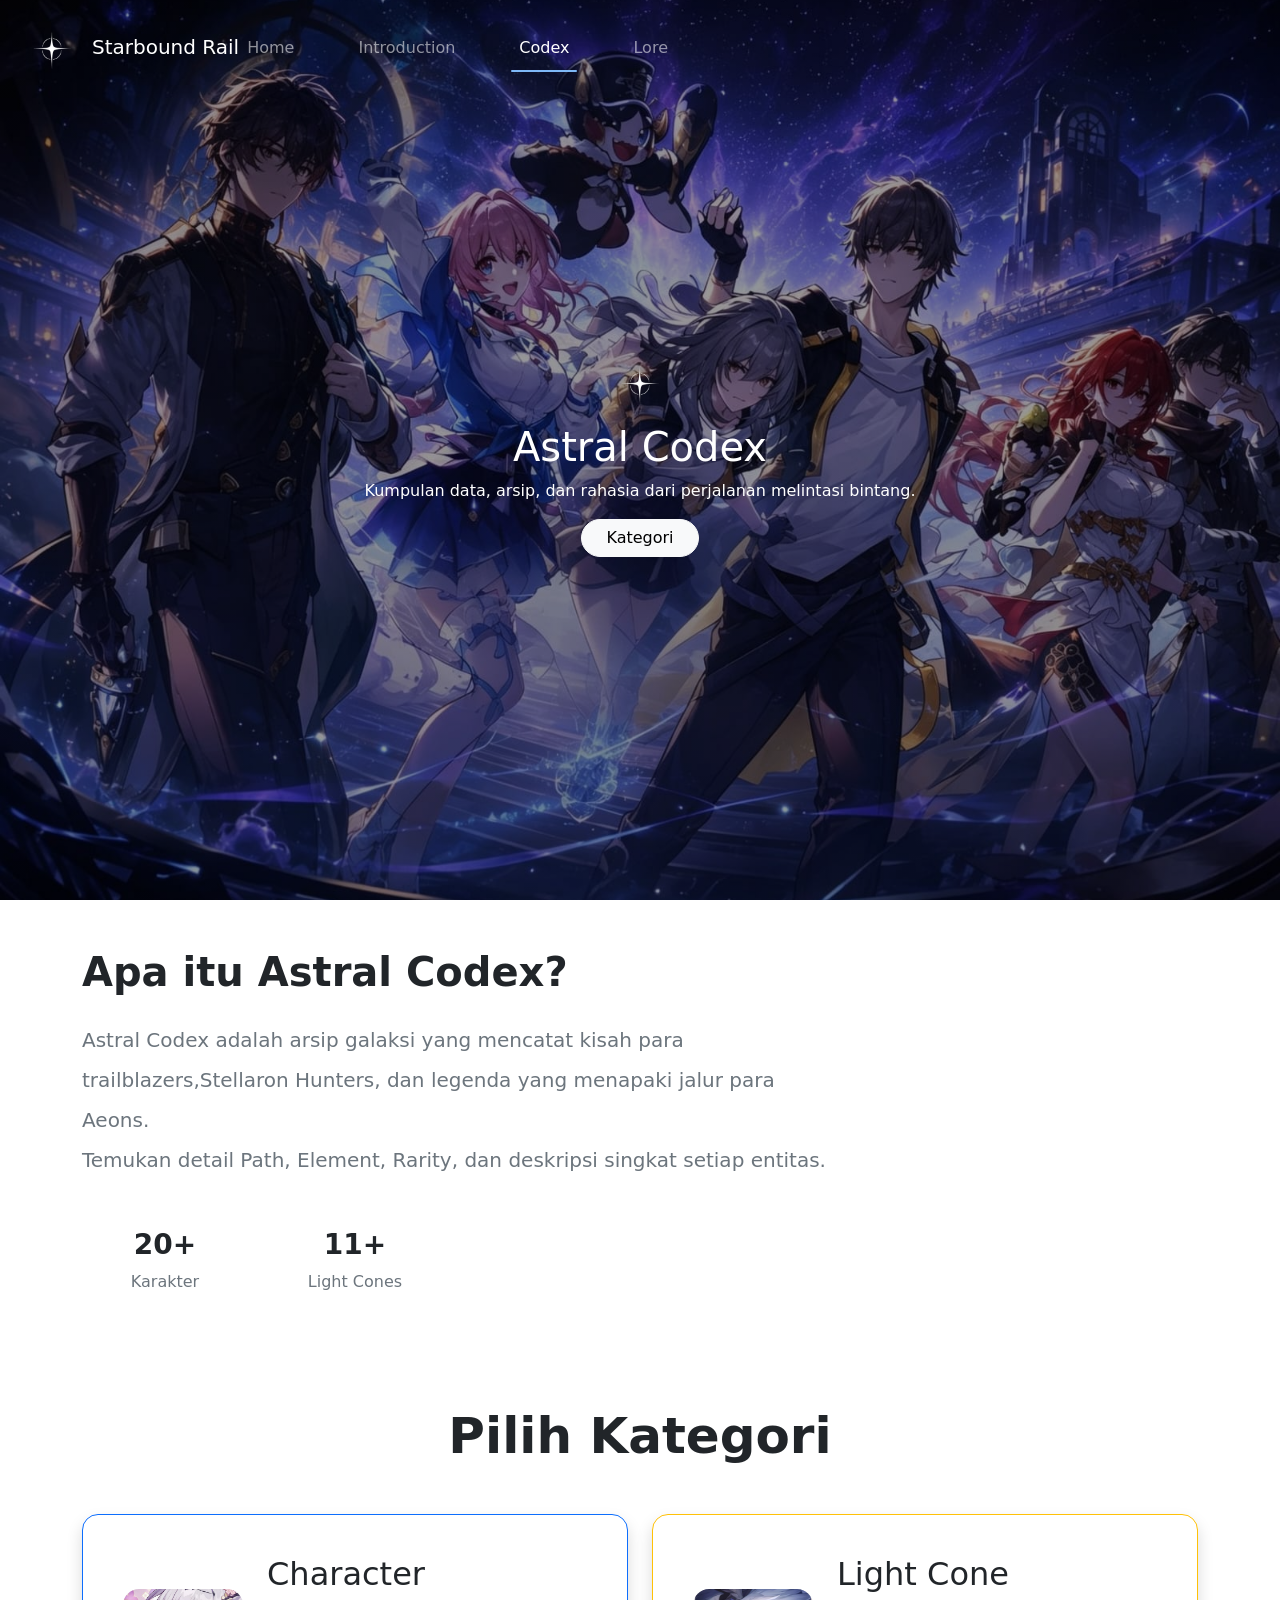
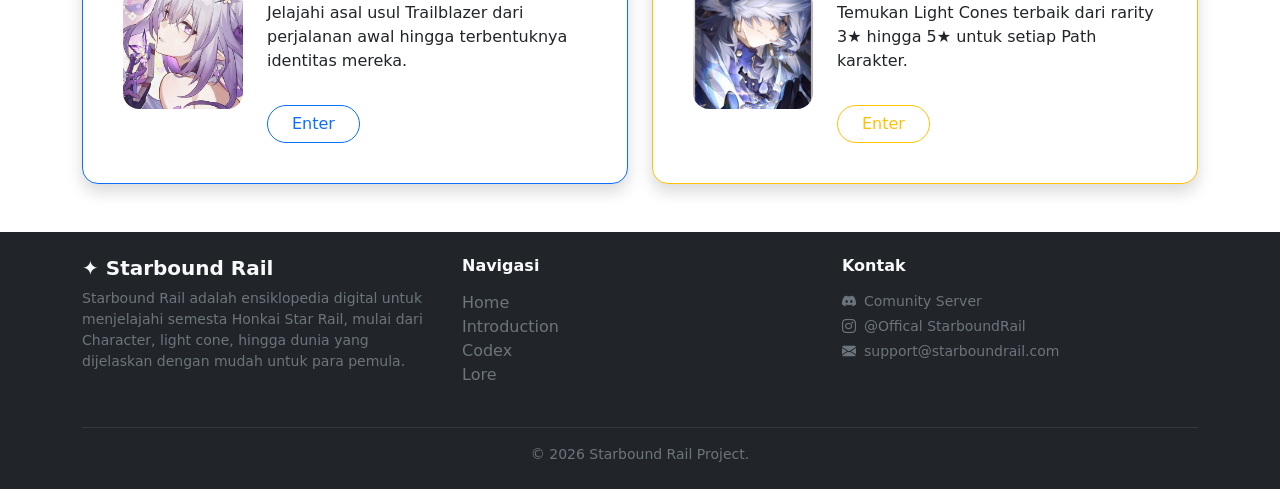
==== codex.html @ ce6d7b00 "first commit" ====
<!DOCTYPE html>
<html lang="en">
<head>
  <meta charset="UTF-8">
  <meta name="viewport" content="width=device-width, initial-scale=1.0">
  <title>Honkai: Star Rail - Codex</title>

  <link href="https://cdn.jsdelivr.net/npm/bootstrap@5.3.0/dist/css/bootstrap.min.css" rel="stylesheet">
  <link rel="stylesheet" href="https://cdnjs.cloudflare.com/ajax/libs/font-awesome/6.4.0/css/all.min.css">
  <link rel="stylesheet" href="https://cdn.jsdelivr.net/npm/bootstrap-icons@1.11.3/font/bootstrap-icons.min.css">
  <link rel="stylesheet" href="css/style_codex.css">
</head>

<body>
    <!-- Navbar -->
    <nav class="navbar navbar-expand-lg navbar-dark fixed-top main-navbar">
        <div class="container-fluid">
          <a class="navbar-brand me-auto" href="#">
            <img src="./image/logo.png" alt="Logo bintang" class="logo">Starbound Rail
          </a>
            <button
             class="navbar-toggler" 
             type="button" 
             data-bs-toggle="collapse" 
             data-bs-target="#navbarNav" 
             aria-controls="navbarNav" 
             aria-expanded="false" 
             aria-label="Toggle navigation"
            >
                <span class="navbar-toggler-icon"></span>
            </button>
            <div class="collapse navbar-collapse" id="navbarNav"> 
                <ul class="navbar-nav">
                    <li class="nav-item me-5">
                        <a class="nav-link" href="home.html">Home</a>
                    </li>
                    <li class="nav-item me-5">
                        <a class="nav-link" href="Intro.html">Introduction</a>
                    </li>
                    <li class="nav-item me-5">
                        <a class="nav-link active" aria-current="page" href="#">Codex</a>
                    </li>
                    <li class="nav-item me-5">
                        <a class="nav-link" href="lore.html">Lore</a>
                    </li>
                </ul>
            </div>
        </div>
    </nav>

    <!--Banner-->
    <div class="container-fluid banner d-flex align-items-center justify-content-center">
      <div class="overlay"></div>
      <div class="container text-center content">
        <img src="./image/logo.png" alt="Logo Bintang" class="logo">
        <h1 class="title">Astral Codex</h1>
        <p class="desc">Kumpulan data, arsip, dan rahasia dari perjalanan melintasi bintang.</p>
        <div class="d-flex gap-3 justify-content-center flex-wrap">
          <button class="btn btn-light rounded-pill px-4" onclick="location.href='#kategori'">
            Kategori
          </button>
        </div>
      </div>
    </div>

    <!--Quest-->
     <div class="container py-5">
      <h1 class="fw-bold mb-4">
        Apa itu Astral Codex?
      </h1>
      <p class="text-secondary fs-5 lh-lg col-lg-8">Astral Codex adalah arsip galaksi yang mencatat kisah para trailblazers,Stellaron Hunters, dan legenda yang menapaki jalur para Aeons.<br>Temukan detail Path, Element, Rarity, dan deskripsi singkat setiap entitas.</p>

      <div class="row mt-5 text-center">
        <div class="col-4 col-md-2">
          <h3 class="fw-bold">20+</h3>
          <p class="text-secondary">Karakter</p>
        </div>
        <div class="col-4 col-md-2">
          <h3 class="fw-bold">11+</h3>
          <p class="text-secondary">Light Cones</p>
        </div>
      </div>
     </div>

    <!--Kategori-->
    <div id="kategori" class="container py-5">
      <div class="text-center mb-5">
        <h1 class="fw-bold" style="font-size:50px;">Pilih Kategori</h1></div>
        <div class="row g-4">
         <!-- Character -->
         <div class="col-md-6">
          <div class="card codex-card char-card rounded-4 shadow h-10 border-primary card">
          <div class="card-body p-4">
            <div class="card-body d-flex align-items-center gap-4">
              <img src="./image/char.jpeg" width="120" class="rounded-4">
              <div>
                <h2>Character </h2>
                <p>Jelajahi asal usul Trailblazer dari perjalanan awal hingga terbentuknya identitas mereka.</p>
                <a href="./codex/detail_character.html" class="btn btn-outline-primary rounded-pill px-4 mt-3 enter-btn">Enter</a>
              </div>
            </div>
          </div>
          </div>
         </div>
         <!-- Light cone -->  
         <div class="col-md-6">
          <div class="card codex-card light-card rounded-4 shadow h-10 border-warning card">
          <div class="card-body p-4">
            <div class="card-body d-flex align-items-center gap-4">
              <img src="./image/light cone.jpeg" width="120" class="rounded-4">
              <div>
                <h2>Light Cone </h2>
                <p>Temukan Light Cones terbaik dari rarity 3★ hingga 5★ untuk setiap Path karakter.</p>
                <a href="./codex/detail_lightcone.html" class="btn btn-outline-warning rounded-pill px-4 mt-3 enter-btn">Enter</a>
              </div>
            </div>
          </div>
          </div>
         </div>  
      </div>
    </div>

    <!-- Footer -->
    <footer class="bg-dark text-light py-4">
      <div class="container">
        <div class="row text-center text-md-start">
          <div class="col-md-4 mb-3 mb-md-0">
            <h5 class="fw-bold">✦ Starbound Rail</h5>
            <p class="text-secondary small">Starbound Rail adalah ensiklopedia digital untuk menjelajahi semesta Honkai Star Rail, mulai dari Character, light cone, hingga dunia yang dijelaskan dengan mudah untuk para pemula.</p>
          </div>
          <div class="col-md-4 mb-3 mb-md-0">
            <h6 class="fw-bold mb-3">Navigasi</h6>
            <ul class="list-unstyled">
              <li><a href="home.html" class="text-secondary text-decoration-none">Home</a></li>
              <li><a href="Intro.html" class="text-secondary text-decoration-none">Introduction</a></li>
              <li><a href="#" class="text-secondary text-decoration-none">Codex</a></li>
              <li><a href="lore.html" class="text-secondary text-decoration-none">Lore</a></li>
            </ul>
          </div>
          <div class="col-md-4">
            <h6 class="fw-bold mb-3">Kontak</h6>
            <ul class="list-unstyled text-secondary small">
              <li class="mb-1"><i class="bi bi-discord me-2"></i>Comunity Server</li>
              <li class="mb-1"><i class="bi bi-instagram me-2"></i>@Offical StarboundRail</li>
              <li><i class="bi bi-envelope-fill me-2"></i>support@starboundrail.com</li>
            </ul>
          </div>
        </div>
        <hr class="border-secondary mt-4 mb-3">
        <p class="text-center text-secondary small mb-0">
          &copy; 2026 Starbound Rail Project.
        </p>
      </div>
    </footer>
    
    <script>
      window.addEventListener('scroll', function () {
        const navbar = document.querySelector('.main-navbar');
        if (window.scrollY > 50) {
          navbar.classList.add('scrolled');
        } else {
          navbar.classList.remove('scrolled');
        }});
      </script>
  
  <script src="https://cdn.jsdelivr.net/npm/bootstrap@5.3.0/dist/js/bootstrap.bundle.min.js"></script>
</body>
</html>
---- css/style_codex.css ----
.logo {
    height: 80px;
}

.main-navbar {
    background: transparent;
    position: fixed;
    width: 100%;
    z-index: 999;
    padding: 3px 0;
    transition: background 0.3s ease, box-shadow 0.3s ease;
}

.main-navbar.scrolled {
    background: #0b1220;
    box-shadow: 0 2px 20px rgba(0,0,0,0.5);
}

.nav-link {
    position: relative;
}

.nav-link::after {
    content: '';
    position: absolute;
    bottom: -4px;
    left: 0;
    width: 0;
    height: 2px;
    background: #7eb8f7;
    border-radius: 2px;
    transition: width 0.3s ease;
}

.nav-link:hover::after,
.nav-link.active::after {
    width: 100%;
}

.banner {
    height: 100vh;
    background: linear-gradient(rgba(0,0,0,0.4), rgba(0,0,0,0.4)), url('../image/bg.jpeg');
    background-size: cover;
    background-position: center;
    display: flex;
    align-items: center;
    justify-content: center;
    text-align: center;
    color: #fff;
}

/* tinggi scroll navbar */
#kategori {
    scroll-margin-top: 80px; 
}

/* Codex */
.btn-codex {
  background-color: #ffffff;
  color: #000;
  border: none;
  padding: 0.75rem 2rem;
  border-radius: 30px;
  font-weight: 500;
  cursor: pointer;
}

.btn-codex:hover {
  background-color: #e0e0e0;
}

.card:hover {
    transform: scale(1.05);
    transition: 0.3s;
    box-shadow: 0 4px 8px rgba(0, 0, 0, 0.2);  
}

/* Footer */
footer a{
    transition: .3s;
}

footer a:hover{
    color: white !important;
}

/* Responsive */
@media (max-width: 768px){

    .main-navbar{
        background: transparent;
        padding: 10px 0;
    }

    .main-navbar.scrolled{
        background: #0b1220;
        box-shadow: 0 2px 20px rgba(0,0,0,0.5);
    }

    .nav-item{
        margin-right: 0 !important;
        margin-bottom: 10px;
    }

    .banner{
        height: auto;
        min-height: 100vh;
        padding: 120px 20px 70px;
    }

    .title{
        font-size: 42px;
    }

    .desc{
        font-size: 14px;
    }

    .banner .btn{
        width: 100%;
        max-width: 220px;
    }

    #kategori h1{
        font-size: 34px !important;
    }

    .card-body{
        flex-direction: column;
        text-align: center;
    }

    .card-body img{
        width: 100px;
    }

    .card h2{
        font-size: 28px;
    }

    .card p{
        font-size: 14px;
    }

    footer{
        text-align: center;
    }
}
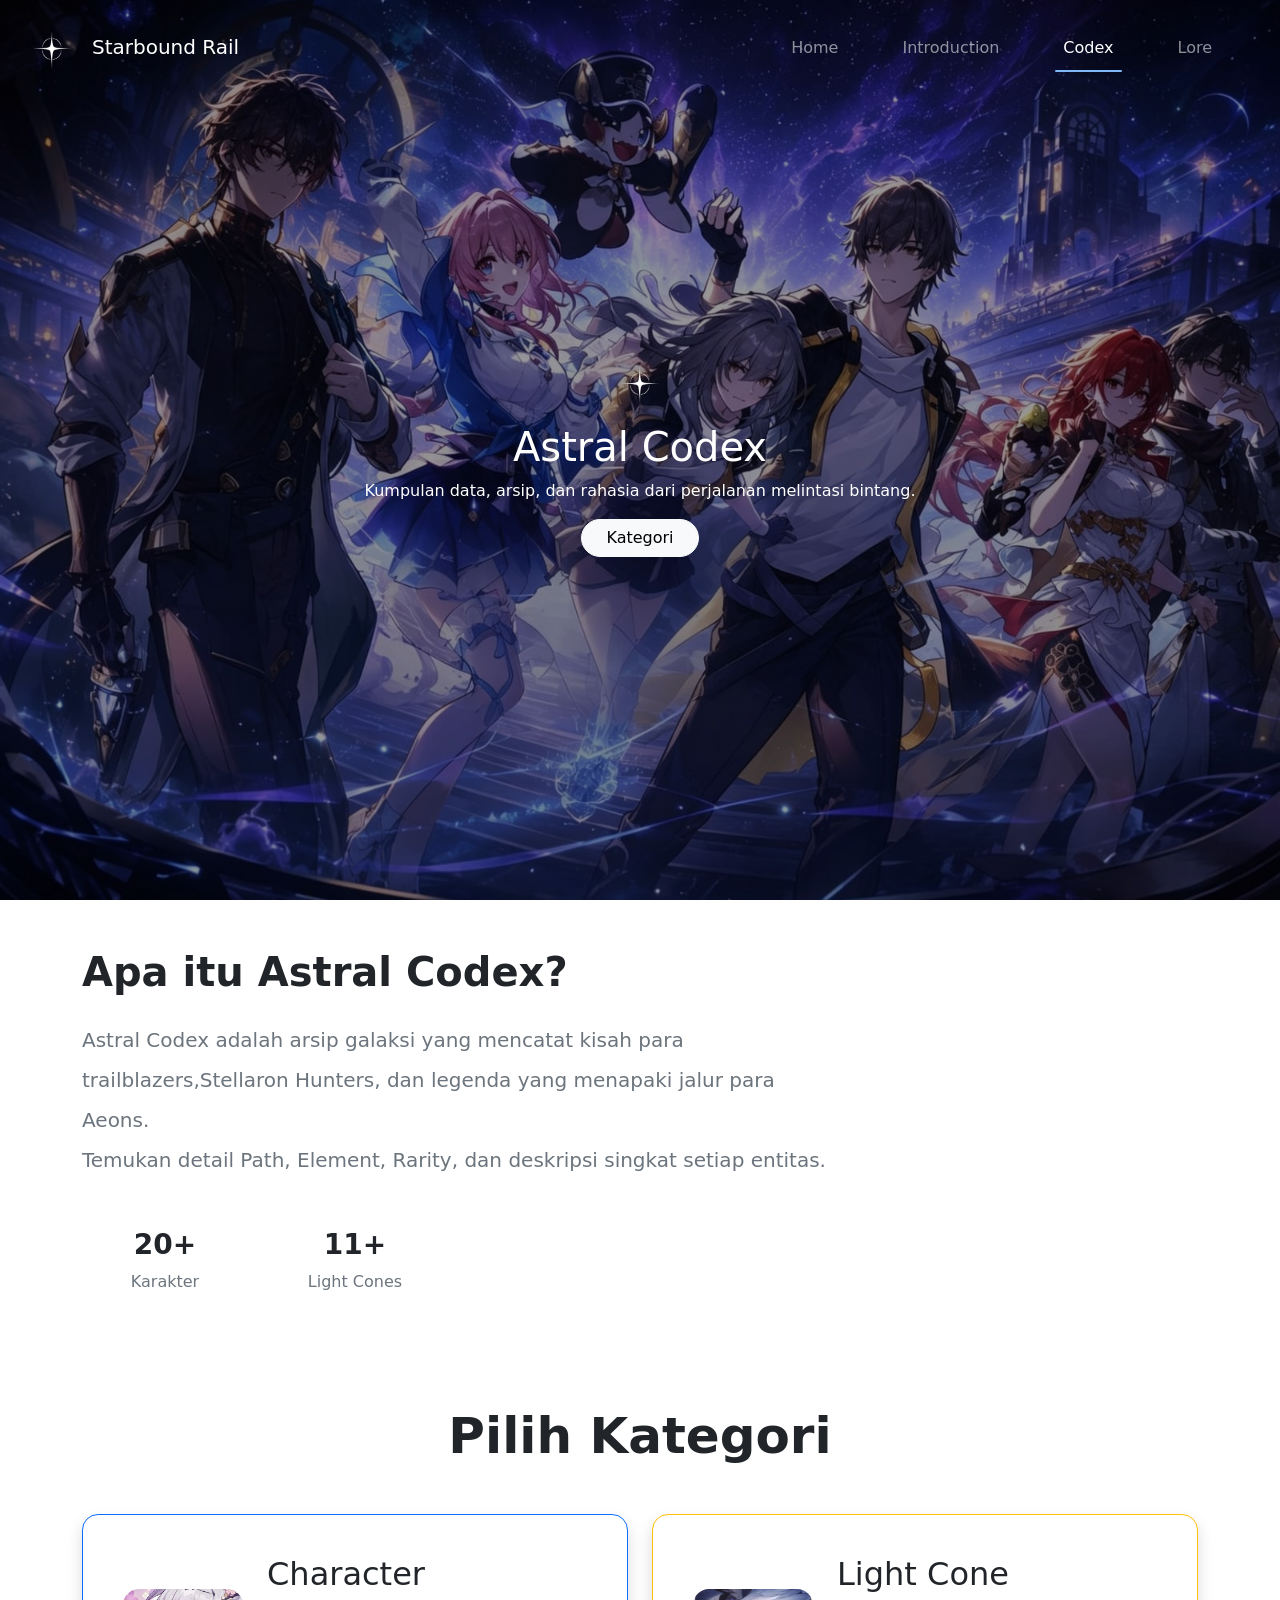
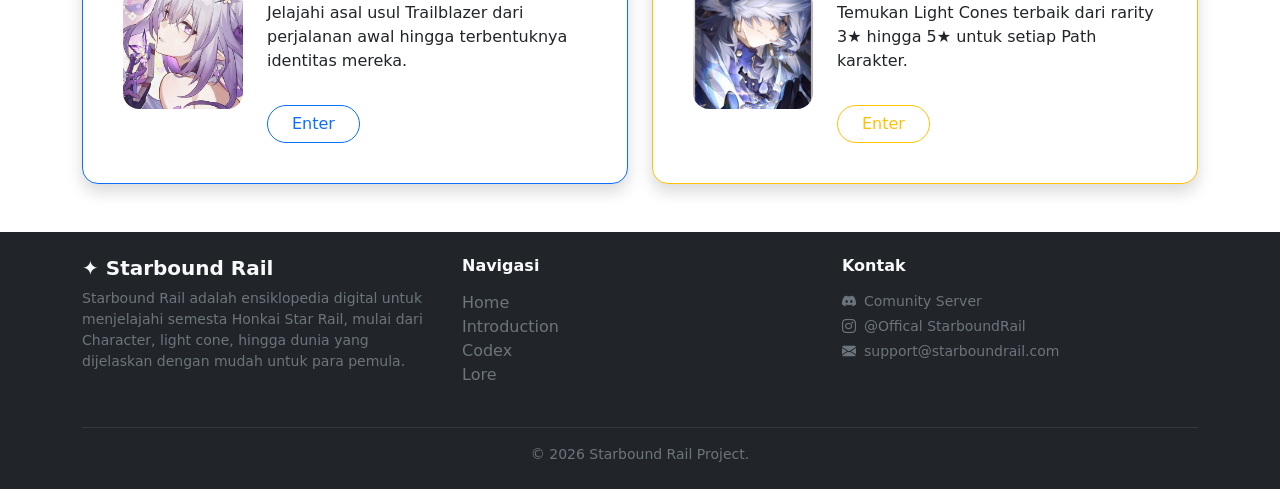
==== commit 2e7ef205: "Update codex.html" ====
--- a/codex.html
+++ b/codex.html
@@ -6,7 +6,6 @@
   <title>Honkai: Star Rail - Codex</title>
 
   <link href="https://cdn.jsdelivr.net/npm/bootstrap@5.3.0/dist/css/bootstrap.min.css" rel="stylesheet">
-  <link rel="stylesheet" href="https://cdnjs.cloudflare.com/ajax/libs/font-awesome/6.4.0/css/all.min.css">
   <link rel="stylesheet" href="https://cdn.jsdelivr.net/npm/bootstrap-icons@1.11.3/font/bootstrap-icons.min.css">
   <link rel="stylesheet" href="css/style_codex.css">
 </head>
@@ -30,9 +29,9 @@
                 <span class="navbar-toggler-icon"></span>
             </button>
             <div class="collapse navbar-collapse" id="navbarNav"> 
-                <ul class="navbar-nav">
+                <ul class="navbar-nav ms-auto">
                     <li class="nav-item me-5">
-                        <a class="nav-link" href="home.html">Home</a>
+                        <a class="nav-link" href="index.html">Home</a>
                     </li>
                     <li class="nav-item me-5">
                         <a class="nav-link" href="Intro.html">Introduction</a>
@@ -165,4 +164,4 @@
   
   <script src="https://cdn.jsdelivr.net/npm/bootstrap@5.3.0/dist/js/bootstrap.bundle.min.js"></script>
 </body>
-</html>+</html>
